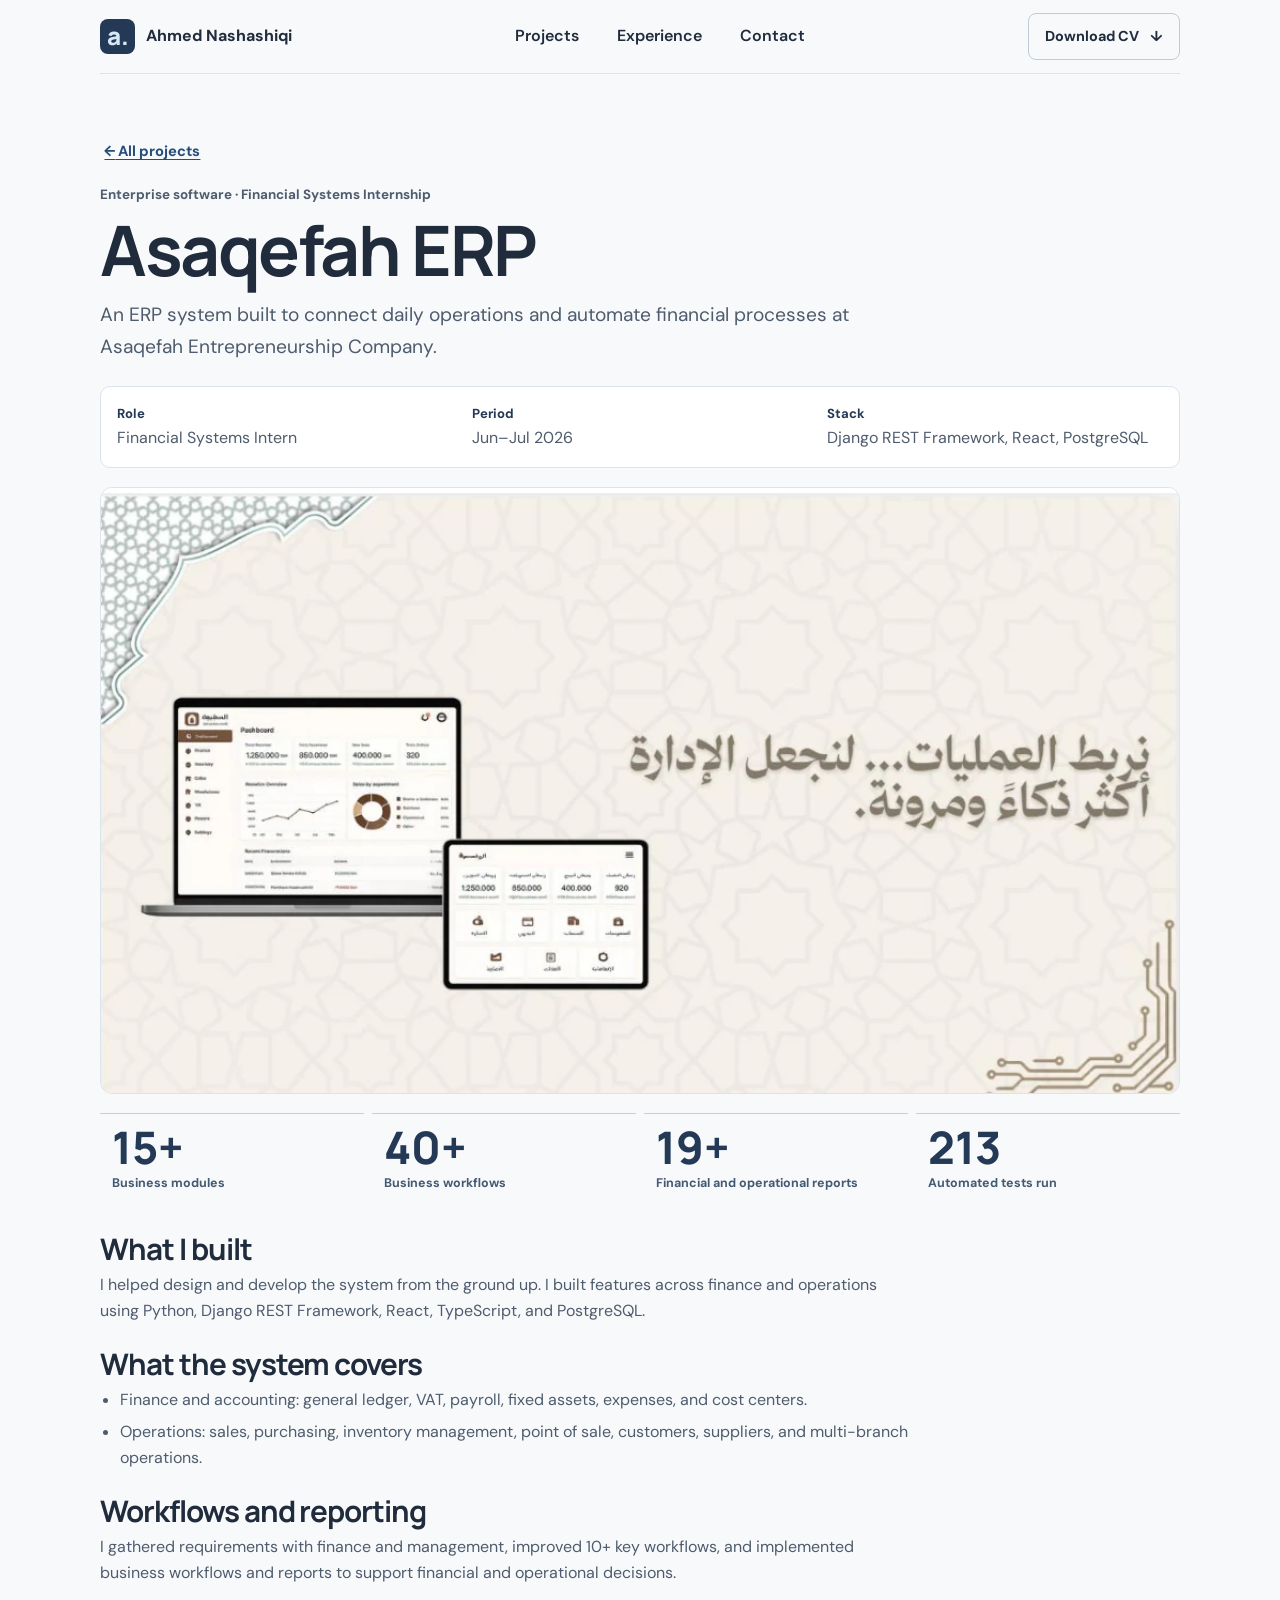
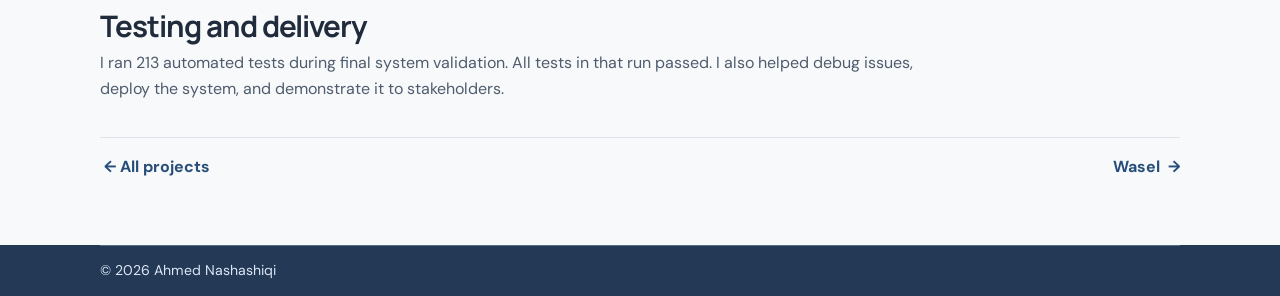
==== projects/asaqefah-erp.html @ d3f88726 "Expand experience and add portfolio case studies" ====
<!doctype html>
<html lang="en">
<head>
  <meta charset="utf-8">
  <meta name="viewport" content="width=device-width, initial-scale=1">
  <title>Asaqefah ERP | Ahmed Nashashiqi</title>
  <meta name="description" content="An ERP system built to connect daily operations and automate financial processes at Asaqefah Entrepreneurship Company.">
  <link rel="canonical" href="https://ahmednashashiqi.com/projects/asaqefah-erp.html">
  <meta name="theme-color" content="#f8f9fb">
  <link rel="icon" href="../profile.png" type="image/png">
  <link rel="preconnect" href="https://fonts.googleapis.com">
  <link rel="preconnect" href="https://fonts.gstatic.com" crossorigin>
  <link href="https://fonts.googleapis.com/css2?family=DM+Sans:wght@400..700&family=Manrope:wght@500..800&display=swap" rel="stylesheet">
  <link rel="stylesheet" href="../style.css?v=6">
</head>
<body>
  <a class="skip-link" href="#main">Skip to content</a>
  <header class="site-header wrap">
    <a class="wordmark" href="../" aria-label="Ahmed Nashashiqi home"><span class="wordmark-symbol" aria-hidden="true">a.</span><span class="wordmark-name">Ahmed Nashashiqi</span></a>
    <nav aria-label="Main navigation">
      <a href="../#projects">Projects</a>
      <a href="../#experience">Experience</a>
      <a href="../#contact">Contact</a>
    </nav>
    <a class="button button-outline header-cv" href="../Ahmed_Nashashiqi_CV.pdf?v=3" download="Ahmed_Nashashiqi.1_CV.pdf">Download CV <span aria-hidden="true">↓</span></a>
  </header>
  <main id="main" class="case-main wrap">
    <a class="text-link case-back" href="../#projects"><span aria-hidden="true">←</span> All projects</a>
    <header class="case-heading">
      <p class="project-type">Enterprise software · Financial Systems Internship</p>
      <h1>Asaqefah ERP</h1>
      <p class="case-intro">An ERP system built to connect daily operations and automate financial processes at Asaqefah Entrepreneurship Company.</p>
    </header>
    <dl class="case-meta">
      <div><dt>Role</dt><dd>Financial Systems Intern</dd></div>
      <div><dt>Period</dt><dd>Jun–Jul 2026</dd></div>
      <div><dt>Stack</dt><dd>Django REST Framework, React, PostgreSQL</dd></div>
    </dl>
    <figure class="case-art"><img src="../erp-cover.webp" alt="Asaqefah ERP dashboards shown on desktop and tablet" width="1008" height="566"></figure>
    <dl class="project-metrics case-metrics" aria-label="ERP project outcomes">
      <div><dt>Business modules</dt><dd>15+</dd></div>
      <div><dt>Business workflows</dt><dd>40+</dd></div>
      <div><dt>Financial and operational reports</dt><dd>19+</dd></div>
      <div><dt>Automated tests run</dt><dd>213</dd></div>
    </dl>
    <div class="case-content">
      <section>
        <h2>What I built</h2>
        <p>I helped design and develop the system from the ground up. I built features across finance and operations using Python, Django REST Framework, React, TypeScript, and PostgreSQL.</p>
      </section>
      <section>
        <h2>What the system covers</h2>
        <ul>
          <li>Finance and accounting: general ledger, VAT, payroll, fixed assets, expenses, and cost centers.</li>
          <li>Operations: sales, purchasing, inventory management, point of sale, customers, suppliers, and multi-branch operations.</li>
        </ul>
      </section>
      <section>
        <h2>Workflows and reporting</h2>
        <p>I gathered requirements with finance and management, improved 10+ key workflows, and implemented business workflows and reports to support financial and operational decisions.</p>
      </section>
      <section>
        <h2>Testing and delivery</h2>
        <p>I ran 213 automated tests during final system validation. All tests in that run passed. I also helped debug issues, deploy the system, and demonstrate it to stakeholders.</p>
      </section>


    </div>
    <nav class="case-next" aria-label="More projects">
      <a class="text-link" href="../#projects"><span aria-hidden="true">←</span> All projects</a>
      <a class="text-link" href="wasel.html">Wasel <span aria-hidden="true">→</span></a>
    </nav>
  </main>
  <footer class="contact"><div class="wrap footer">© 2026 Ahmed Nashashiqi</div></footer>
</body>
</html>
---- style.css ----
:root {
  color-scheme: light;
  --paper: #f8f9fb;
  --ink: #202b3c;
  --muted: #4e5c6d;
  --line: #dce3eb;
  --accent: #d6e8f6;
  --forest: #233955;
  --display: Manrope, "DM Sans", system-ui, sans-serif;
  --surface: #ffffff;
  font: 16px/1.65 "DM Sans", system-ui, sans-serif;
}
*, *::before, *::after { box-sizing: border-box; }
body { margin: 0; background: var(--paper); color: var(--ink); }
h1, h2, h3, p, figure, dl, dd { margin: 0; }
h1, h2, h3 { font-family: var(--display); line-height: 1.12; letter-spacing: -.035em; }
h2 { font-size: clamp(1.9rem, 3.7vw, 3.1rem); }
h3 { font-size: clamp(1.45rem, 2.5vw, 2.1rem); }
img { display: block; max-width: 100%; height: auto; }
a { color: inherit; text-underline-offset: .22em; }
a:focus-visible, summary:focus-visible { outline: 3px solid #3569a1; outline-offset: 5px; }
.wrap { width: min(1080px, calc(100% - 4rem)); margin-inline: auto; }
.skip-link { position: absolute; top: .4rem; left: .4rem; z-index: 2; padding: .55rem 1rem; background: white; transform: translateY(-150%); }
.skip-link:focus { transform: none; }
.site-header { display: flex; align-items: center; justify-content: space-between; gap: 1rem; min-height: 74px; border-bottom: 1px solid var(--line); }
.wordmark { display: inline-flex; gap: .7rem; align-items: center; font-weight: 700; text-decoration: none; white-space: nowrap; }
.wordmark-symbol { display: grid; place-items: center; width: 2.2rem; aspect-ratio: 1; border-radius: 8px; background: var(--forest); color: var(--accent); font: 800 1.52rem/1 var(--display); }
nav { display: flex; gap: clamp(.85rem, 3vw, 2.4rem); }
nav a { font-weight: 600; text-decoration: none; }
nav a:hover, .text-link:hover { text-decoration: underline; }
.button { display: inline-flex; align-items: center; justify-content: center; gap: .7rem; min-height: 46px; padding: .65rem 1rem; border: 1px solid #bfcbd9; border-radius: 8px; text-decoration: none; font-weight: 700; font-size: .9rem; }
.button-outline:hover { background: #edf2f7; }
.button-accent { color: white; background: var(--forest); }
.button-accent span { color: var(--accent); }
.button-accent:hover { background: #304c70; }
.hero { display: grid; grid-template-columns: minmax(0, 1.6fr) minmax(0, .75fr); align-items: center; gap: clamp(1.6rem, 6vw, 5rem); padding-block: clamp(2.75rem, 6vw, 5rem); }
.eyebrow, .project-type, .role-date { font-size: .84rem; font-weight: 700; color: var(--muted); }
.eyebrow span { margin-inline: .25rem; color: #486583; }
.hero h1 { font-size: clamp(2.4rem, 5.5vw, 4.6rem); margin-block: .65rem .9rem; font-weight: 800; line-height: 1.06; letter-spacing: -.05em; }
.hero-summary { color: var(--muted); font-size: clamp(1rem, 1.6vw, 1.12rem); max-width: 32rem; }
.hero-actions { display: flex; flex-wrap: wrap; gap: .6rem; margin-top: 1.65rem; }
.portrait { background: var(--surface); border: 1px solid var(--line); border-radius: 15px; padding: .45rem; width: min(100%, 295px); justify-self: end; box-shadow: 0 12px 30px #23395510; }
.portrait img { width: 100%; aspect-ratio: 1; object-fit: cover; border-radius: 10px; }
.section { padding-block: clamp(2.7rem, 6vw, 4.7rem); }
#projects { border-top: 1px solid var(--line); padding-top: clamp(2.4rem, 5vw, 3.7rem); }
.section-heading { display: flex; align-items: baseline; justify-content: space-between; gap: 1rem; margin-bottom: 1.55rem; }
.text-link { color: #274e7a; font-weight: 700; }
.text-link span { margin-inline-start: .28rem; }
.project-grid { display: grid; grid-template-columns: repeat(2, minmax(0, 1fr)); align-items: start; gap: 1rem; }
.project { border: 1px solid var(--line); border-radius: 14px; overflow: hidden; background: var(--surface); box-shadow: 0 3px 12px #23395508; }
.featured, .erp { grid-column: 1 / -1; display: grid; grid-template-columns: minmax(0, 1.26fr) minmax(0, .86fr); }
.project-art { display: grid; align-items: center; padding: clamp(.85rem, 2.8vw, 1.7rem); background: #263560; }
.browser-frame { overflow: hidden; border: 1px solid #697490; border-radius: 9px; background: #161f37; box-shadow: 0 13px 28px #111a355e; }
.browser-bar { display: flex; align-items: center; gap: .8rem; padding: .42rem .8rem; color: #e1e7f4; font: 600 .72rem/1.45 system-ui, sans-serif; }
.browser-bar span { width: .36rem; height: .36rem; margin-right: .75rem; border-radius: 50%; background: #b6c8f5; box-shadow: .52rem 0 #8295c3, 1.04rem 0 #687baa; }
.project-copy { display: flex; flex-direction: column; align-items: flex-start; justify-content: center; gap: .8rem; padding: clamp(1.2rem, 3vw, 2.4rem); }
.project-copy > p:not(.project-type), .section-summary, dd, .credentials p { color: var(--muted); }
.contribution { padding-left: .85rem; border-left: 2px solid #a4bdd5; }
.contribution strong { display: block; color: var(--ink); }
.project-secondary { display: flex; flex-direction: column; }
.project-secondary .project-copy { flex: 1; justify-content: flex-start; }
.project-links { display: flex; flex-wrap: wrap; gap: .45rem 1.2rem; }
.tags { display: flex; flex-wrap: wrap; gap: .4rem; list-style: none; margin: 0; padding: 0; }
.tags li { border: 1px solid #d5e0eb; border-radius: 20px; padding: .14rem .59rem; font-size: .76rem; font-weight: 600; }
.erp { grid-template-columns: minmax(0, 1.02fr) minmax(0, 1fr); }
.erp-visual { display: flex; flex-direction: column; justify-content: center; gap: 1rem; padding: clamp(1rem, 3vw, 2rem); background: #edf1f7; }
.erp-visual img, .wasel-cover { width: 100%; border-radius: 9px; border: 1px solid #cbd6e2; }
.project-metrics { display: grid; grid-template-columns: repeat(2, minmax(0, 1fr)); gap: .5rem; }
.project-metrics div { display: flex; flex-direction: column; gap: .2rem; padding: .65rem .75rem; border-top: 1px solid #c2cedd; }
.project-metrics dt { font-size: .78rem; color: #435a73; }
.project-metrics dd { order: -1; font: 750 clamp(1.6rem, 4vw, 2.8rem)/1 var(--display); color: var(--forest); }
.mri .project-metrics { width: 100%; margin-top: .25rem; }
.mri .project-metrics dd { font-size: clamp(1.3rem, 2.7vw, 2rem); }
.project-metrics .metric-primary { background: #edf4fb; border-top-color: #8caccc; }
.mri .project-metrics .metric-primary dd { font-size: clamp(1.55rem, 3.4vw, 2.45rem); }
.evaluation-note { font-size: .86rem; }
details { width: 100%; border-top: 1px solid #dce3eb; padding-top: .65rem; }
summary { cursor: pointer; font-weight: 700; }
details p { padding-top: .55rem; font-size: .9rem; color: var(--muted); }
.wasel-art, .mri-art { display: grid; place-items: center; min-width: 0; aspect-ratio: 1.7; padding: clamp(.7rem, 2vw, 1.2rem); }
.wasel-art { background: #edf1ed; }
.wasel-cover { max-height: 100%; object-fit: contain; border: 0; }
.mri-art .browser-frame { width: 100%; }
.mri-screen { background: #0e1321; }
.mri-screen img { width: 100%; }
.award-inline { display: grid; grid-template-columns: 3.8rem minmax(0, 1fr); align-items: center; gap: .85rem; width: 100%; margin-top: .35rem; padding: .65rem .8rem; border: 1px solid #e2dbcd; border-radius: 9px; background: #f5f1e9; }
.award-inline img { width: 100%; height: 3.8rem; object-fit: cover; object-position: center 53%; border-radius: 5px; }
.award-inline figcaption { font-size: .9rem; line-height: 1.35; }
.award-inline span { display: block; margin-top: .15rem; color: var(--muted); }
.experience-section { background: #edf2f7; border-block: 1px solid var(--line); }
.experience-layout, .credentials { display: grid; grid-template-columns: minmax(0, .8fr) minmax(0, 1.2fr); gap: clamp(1.6rem, 6vw, 5rem); }
.section-summary { margin-top: .9rem; max-width: 21rem; }
.role { padding: 1.2rem 0; border-top: 1px solid #cdd9e5; }
.role:last-child { padding-bottom: 0; }
.role h3 { font-size: clamp(1.25rem, 2.25vw, 1.65rem); margin-top: .3rem; }
.organization { margin-block: .3rem .45rem; font-weight: 700; }
.role-points { padding-left: 1.15rem; margin-block: .55rem .8rem; color: var(--muted); }
.role-points li + li { margin-top: .35rem; }
.credentials { grid-template-columns: repeat(2, minmax(0, 1fr)); }
.credentials h2 { margin-bottom: 1.15rem; font-size: clamp(1.75rem, 3vw, 2.4rem); }
.credentials h3 { font-size: 1.23rem; margin-bottom: .35rem; letter-spacing: -.025em; }
.skill-list > div { border-top: 1px solid var(--line); padding: .7rem 0; }
dt { font-weight: 700; }
.degree-card { margin-top: .9rem; }
.degree-card img { cursor: zoom-in; width: min(100%, 425px); border: 1px solid var(--line); border-radius: 7px; }
.degree-card figcaption { margin-top: .28rem; font-size: .87rem; }
.cert-title { margin-top: 1.4rem; }
.cert-list { padding-left: 1.15rem; margin: 0; color: var(--muted); font-size: .92rem; }
.cert-list li { padding-block: .18rem; }
.cert-list a { color: #274e7a; }
.contact { background: var(--forest); color: #f5f8fc; }
.contact-layout { display: flex; justify-content: space-between; gap: 1.6rem; padding-block: clamp(2.8rem, 6vw, 5rem); }
.contact p { color: #dce7f5; margin: .62rem 0 .8rem; }
.contact .email { color: var(--accent); overflow-wrap: anywhere; }
.contact-links { display: grid; grid-template-columns: repeat(2, auto); align-content: center; gap: .65rem 1.2rem; font-weight: 600; }
.contact a:focus-visible { outline-color: var(--accent); }
.footer { border-top: 1px solid #556b88; padding: .85rem 0; color: #dce7f5; font-size: .88rem; }

.case-main { padding-block: clamp(2rem, 5vw, 4rem); }
.case-back { display: inline-block; font-size: .92rem; }
.case-heading { margin-block: 1.2rem 1.5rem; }
.case-heading h1 { max-width: 18ch; margin-block: .35rem .6rem; font-size: clamp(2.35rem, 6vw, 4.35rem); }
.case-intro { max-width: 64ch; color: var(--muted); font-size: clamp(1.03rem, 2vw, 1.2rem); }
.case-actions { display: flex; flex-wrap: wrap; gap: .55rem; margin-top: 1.1rem; }
.case-meta { display: grid; grid-template-columns: repeat(auto-fit, minmax(min(100%, 14rem), 1fr)); gap: .8rem 1.2rem; padding: 1rem; margin-bottom: 1.15rem; border: 1px solid var(--line); border-radius: 10px; background: var(--surface); }
.case-meta dt { font-size: .82rem; color: var(--forest); }
.case-art { overflow: hidden; border: 1px solid var(--line); border-radius: 12px; }
.case-art img { width: 100%; }
.case-art .browser-frame { width: min(100%, 800px); margin-inline: auto; }
.case-metrics { margin-top: 1.2rem; grid-template-columns: repeat(auto-fit, minmax(min(100%, 12rem), 1fr)); }
.case-metrics .metric-primary dd { font-size: clamp(1.9rem, 5vw, 3.15rem); }
.case-content { display: grid; gap: 1.4rem; max-width: 74ch; margin-top: 1.75rem; }
.case-content h2 { font-size: clamp(1.35rem, 3vw, 1.85rem); margin-bottom: .45rem; }
.case-content p, .case-content li { color: var(--muted); }
.case-content ul { margin: .35rem 0 0; padding-left: 1.25rem; }
.case-content li + li { margin-top: .3rem; }
.case-evidence img { width: 100%; border: 1px solid var(--line); border-radius: 9px; }
.case-evidence figcaption { margin-top: .4rem; color: var(--muted); font-size: .9rem; }
.case-award { grid-template-columns: min(28%, 8rem) minmax(0, 1fr); }
.case-award img { height: auto; }
.case-next { justify-content: space-between; flex-wrap: wrap; margin-top: 2.2rem; padding-top: 1rem; border-top: 1px solid var(--line); }

@media (max-width: 780px) {
  .wrap { width: calc(100% - 2rem); }
  .site-header { min-height: 70px; }
  .wordmark-name { display: none; }
  .hero { gap: 1.25rem; }
  .hero h1 { font-size: clamp(2.3rem, 6vw, 3.7rem); }
  .featured, .erp { grid-template-columns: 1fr; }
  .erp-visual { grid-row: 1; }
}
@media (max-width: 560px) {
  .header-cv { display: none; }
  nav { gap: .7rem; font-size: .88rem; }
  .hero, .project-grid, .experience-layout, .credentials { grid-template-columns: 1fr; }
  .hero h1 { font-size: clamp(2.05rem, 8vw, 3rem); }
  .portrait { max-width: 180px; width: 58%; justify-self: start; }
  .contact-layout { flex-direction: column; }
  .contact-links { justify-content: start; }
}
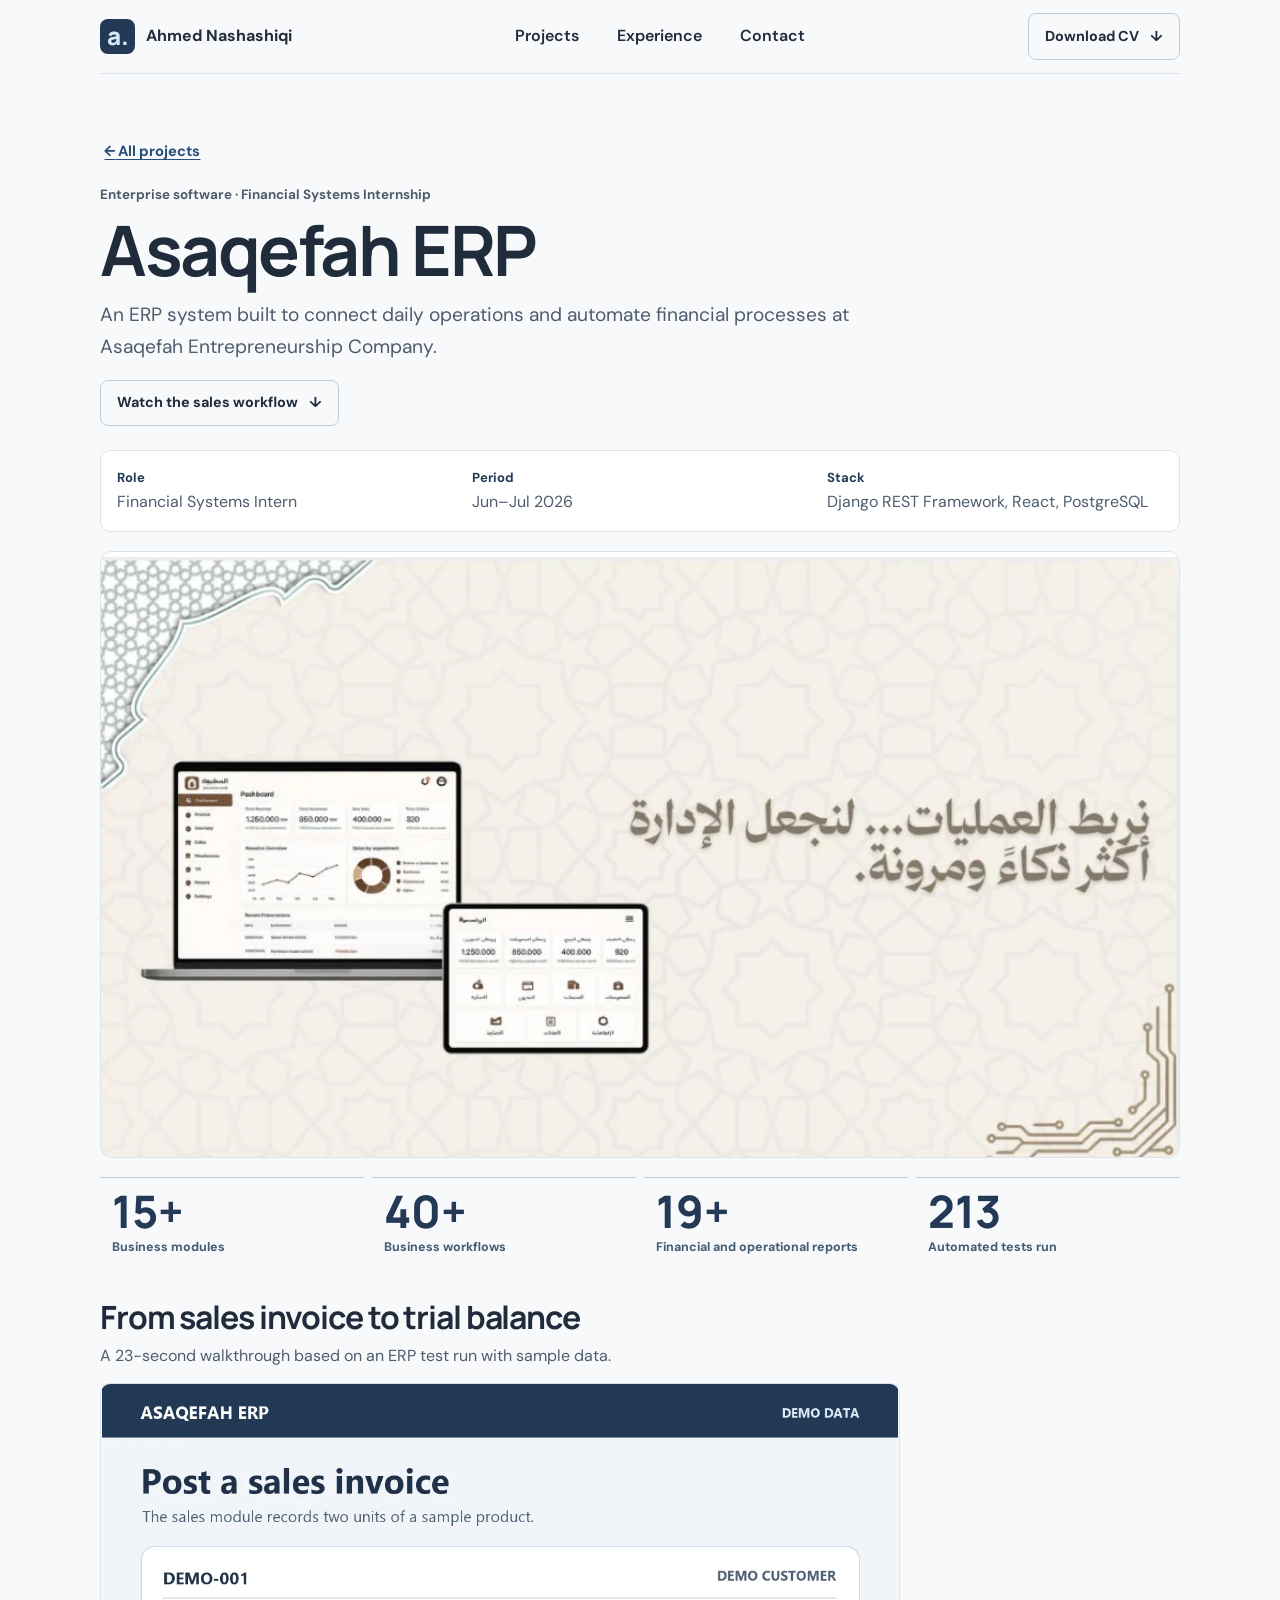
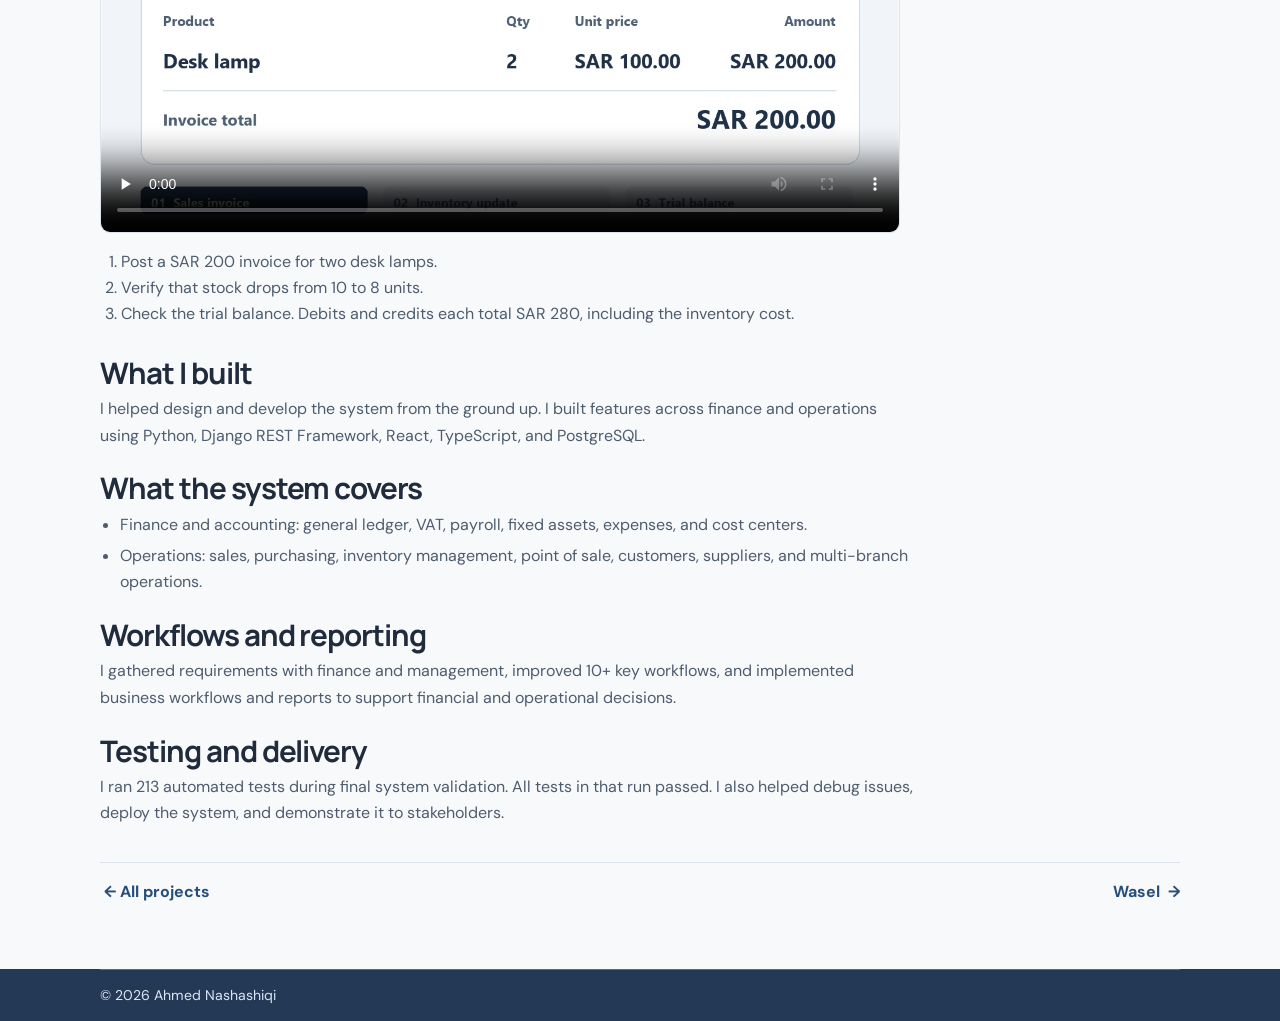
==== commit fc13903a: "Clarify portfolio focus and add ERP walkthrough" ====
--- a/projects/asaqefah-erp.html
+++ b/projects/asaqefah-erp.html
@@ -11,7 +11,7 @@
   <link rel="preconnect" href="https://fonts.googleapis.com">
   <link rel="preconnect" href="https://fonts.gstatic.com" crossorigin>
   <link href="https://fonts.googleapis.com/css2?family=DM+Sans:wght@400..700&family=Manrope:wght@500..800&display=swap" rel="stylesheet">
-  <link rel="stylesheet" href="../style.css?v=6">
+  <link rel="stylesheet" href="../style.css?v=7">
 </head>
 <body>
   <a class="skip-link" href="#main">Skip to content</a>
@@ -22,7 +22,7 @@
       <a href="../#experience">Experience</a>
       <a href="../#contact">Contact</a>
     </nav>
-    <a class="button button-outline header-cv" href="../Ahmed_Nashashiqi_CV.pdf?v=3" download="Ahmed_Nashashiqi.1_CV.pdf">Download CV <span aria-hidden="true">↓</span></a>
+    <a class="button button-outline header-cv" href="../Ahmed_Nashashiqi_CV.pdf?v=4" download="Ahmed_Nashashiqi.1_CV.pdf">Download CV <span aria-hidden="true">↓</span></a>
   </header>
   <main id="main" class="case-main wrap">
     <a class="text-link case-back" href="../#projects"><span aria-hidden="true">←</span> All projects</a>
@@ -30,6 +30,7 @@
       <p class="project-type">Enterprise software · Financial Systems Internship</p>
       <h1>Asaqefah ERP</h1>
       <p class="case-intro">An ERP system built to connect daily operations and automate financial processes at Asaqefah Entrepreneurship Company.</p>
+      <div class="case-actions"><a class="button button-outline" href="#sales-demo">Watch the sales workflow <span aria-hidden="true">↓</span></a></div>
     </header>
     <dl class="case-meta">
       <div><dt>Role</dt><dd>Financial Systems Intern</dd></div>
@@ -43,6 +44,19 @@
       <div><dt>Financial and operational reports</dt><dd>19+</dd></div>
       <div><dt>Automated tests run</dt><dd>213</dd></div>
     </dl>
+    <section id="sales-demo" class="case-demo" aria-labelledby="sales-demo-heading">
+      <h2 id="sales-demo-heading">From sales invoice to trial balance</h2>
+      <p>A 23-second walkthrough based on an ERP test run with sample data.</p>
+      <video controls playsinline preload="none" width="1280" height="720" poster="../erp-demo-poster.webp" aria-labelledby="sales-demo-heading">
+        <source src="../erp-sales-demo.mp4" type="video/mp4">
+        <a href="../erp-sales-demo.mp4">Download the walkthrough</a>
+      </video>
+      <ol>
+        <li>Post a SAR 200 invoice for two desk lamps.</li>
+        <li>Verify that stock drops from 10 to 8 units.</li>
+        <li>Check the trial balance. Debits and credits each total SAR 280, including the inventory cost.</li>
+      </ol>
+    </section>
     <div class="case-content">
       <section>
         <h2>What I built</h2>
--- a/style.css
+++ b/style.css
@@ -37,6 +37,7 @@
 .eyebrow, .project-type, .role-date { font-size: .84rem; font-weight: 700; color: var(--muted); }
 .eyebrow span { margin-inline: .25rem; color: #486583; }
 .hero h1 { font-size: clamp(2.4rem, 5.5vw, 4.6rem); margin-block: .65rem .9rem; font-weight: 800; line-height: 1.06; letter-spacing: -.05em; }
+.hero-role { color: var(--forest); font-size: clamp(1rem, 2vw, 1.3rem); font-weight: 750; margin-bottom: .55rem; }
 .hero-summary { color: var(--muted); font-size: clamp(1rem, 1.6vw, 1.12rem); max-width: 32rem; }
 .hero-actions { display: flex; flex-wrap: wrap; gap: .6rem; margin-top: 1.65rem; }
 .portrait { background: var(--surface); border: 1px solid var(--line); border-radius: 15px; padding: .45rem; width: min(100%, 295px); justify-self: end; box-shadow: 0 12px 30px #23395510; }
@@ -57,6 +58,8 @@
 .project-copy > p:not(.project-type), .section-summary, dd, .credentials p { color: var(--muted); }
 .contribution { padding-left: .85rem; border-left: 2px solid #a4bdd5; }
 .contribution strong { display: block; color: var(--ink); }
+.project-copy .project-result { color: var(--forest); font-weight: 600; }
+.project-result strong { margin-right: .2rem; font-size: 1.35em; }
 .project-secondary { display: flex; flex-direction: column; }
 .project-secondary .project-copy { flex: 1; justify-content: flex-start; }
 .project-links { display: flex; flex-wrap: wrap; gap: .45rem 1.2rem; }
@@ -69,11 +72,7 @@
 .project-metrics div { display: flex; flex-direction: column; gap: .2rem; padding: .65rem .75rem; border-top: 1px solid #c2cedd; }
 .project-metrics dt { font-size: .78rem; color: #435a73; }
 .project-metrics dd { order: -1; font: 750 clamp(1.6rem, 4vw, 2.8rem)/1 var(--display); color: var(--forest); }
-.mri .project-metrics { width: 100%; margin-top: .25rem; }
-.mri .project-metrics dd { font-size: clamp(1.3rem, 2.7vw, 2rem); }
 .project-metrics .metric-primary { background: #edf4fb; border-top-color: #8caccc; }
-.mri .project-metrics .metric-primary dd { font-size: clamp(1.55rem, 3.4vw, 2.45rem); }
-.evaluation-note { font-size: .86rem; }
 details { width: 100%; border-top: 1px solid #dce3eb; padding-top: .65rem; }
 summary { cursor: pointer; font-weight: 700; }
 details p { padding-top: .55rem; font-size: .9rem; color: var(--muted); }
@@ -129,6 +128,12 @@
 .case-art .browser-frame { width: min(100%, 800px); margin-inline: auto; }
 .case-metrics { margin-top: 1.2rem; grid-template-columns: repeat(auto-fit, minmax(min(100%, 12rem), 1fr)); }
 .case-metrics .metric-primary dd { font-size: clamp(1.9rem, 5vw, 3.15rem); }
+.case-demo { max-width: 800px; margin-top: 2rem; }
+.case-demo h2 { font-size: clamp(1.4rem, 3vw, 2rem); }
+.case-demo p, .case-demo ol { color: var(--muted); }
+.case-demo p { margin-block: .5rem .8rem; }
+.case-demo video { display: block; width: 100%; height: auto; aspect-ratio: 16 / 9; border: 1px solid var(--line); border-radius: 10px; background: var(--paper); }
+.case-demo ol { padding-left: 1.3rem; }
 .case-content { display: grid; gap: 1.4rem; max-width: 74ch; margin-top: 1.75rem; }
 .case-content h2 { font-size: clamp(1.35rem, 3vw, 1.85rem); margin-bottom: .45rem; }
 .case-content p, .case-content li { color: var(--muted); }
